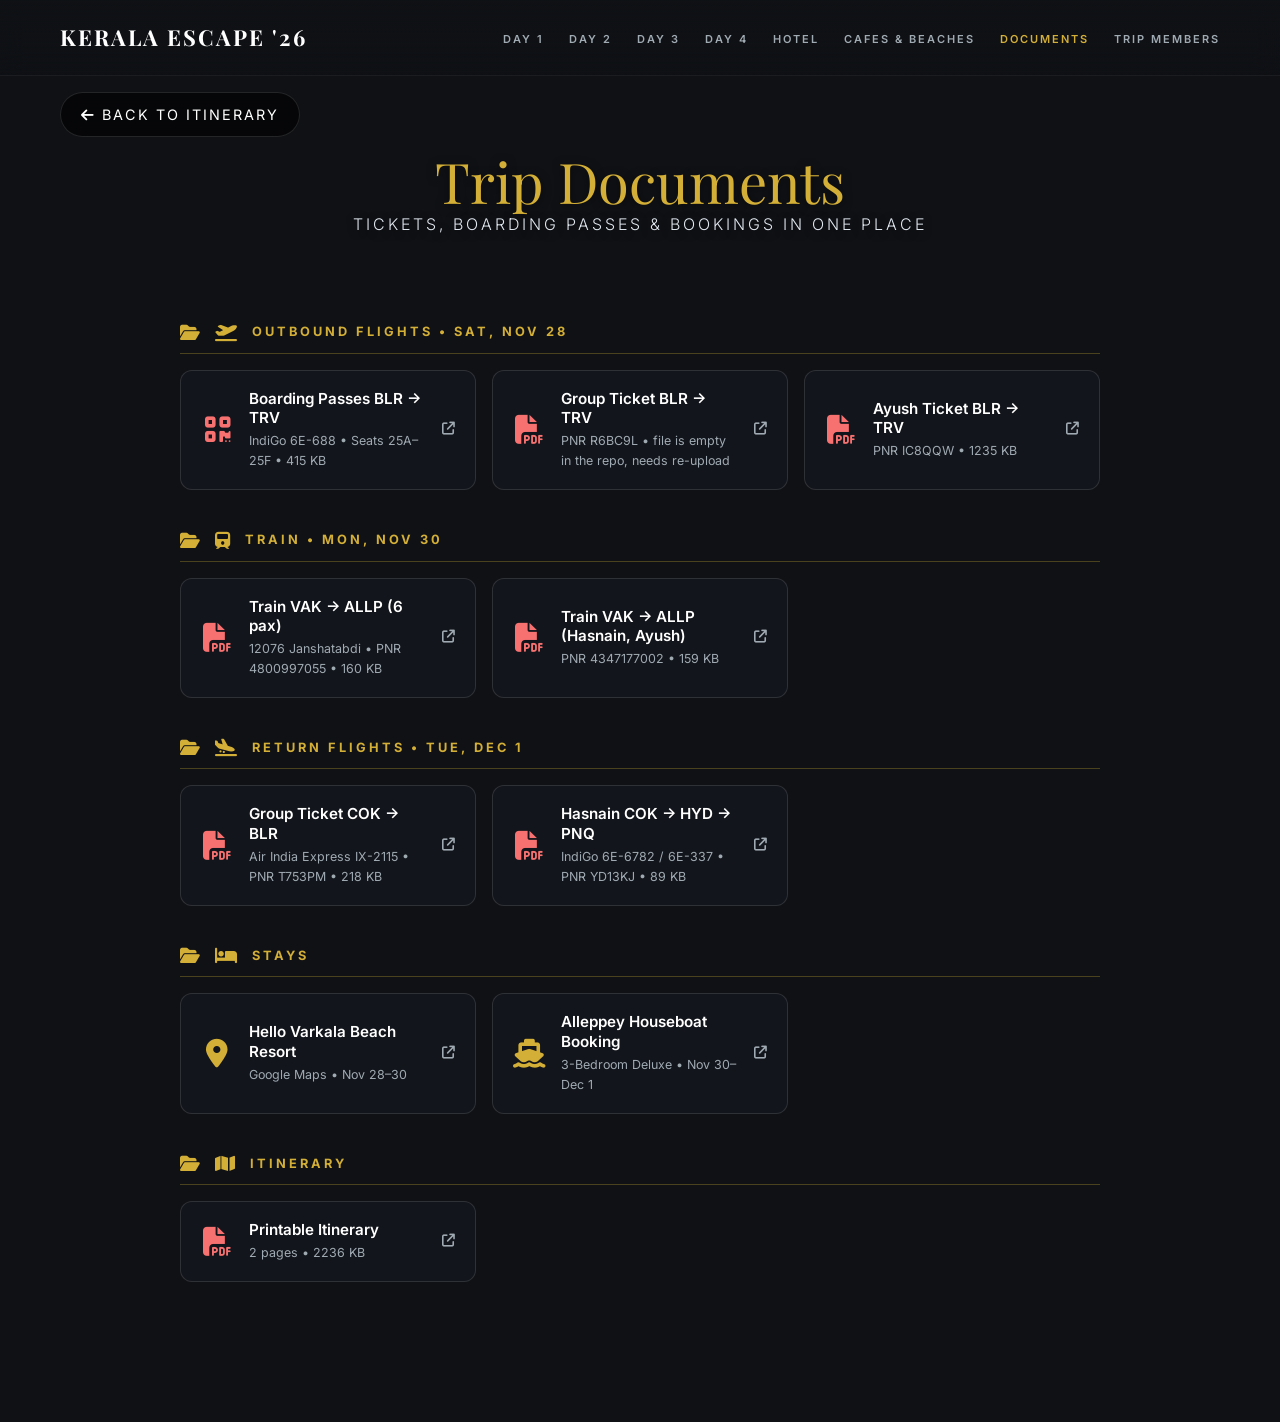
==== documents.html @ 7d450f9c "Add boarding passes, documents page, and WebP image optimisation - Boarding passes PDF (6E-688, seat" ====
<!DOCTYPE html>
<html lang="en">
<head>
    <meta charset="UTF-8">
    <meta name="viewport" content="width=device-width, initial-scale=1.0">
    <title>Trip Documents | Kerala Escape</title>
    <link href="https://fonts.googleapis.com/css2?family=Playfair+Display:ital,wght@0,400;0,700;1,400&family=Inter:wght@300;400;500;600;700&display=swap" rel="stylesheet">
    <link rel="stylesheet" href="https://cdnjs.cloudflare.com/ajax/libs/font-awesome/6.4.0/css/all.min.css">
    <link rel="stylesheet" href="styles.css">
</head>
<body>
    <nav class="navbar">
        <div class="logo">Kerala Escape '26</div>
        <ul class="nav-links">
            <li><a href="index.html#day1">Day 1</a></li>
            <li><a href="index.html#day2">Day 2</a></li>
            <li><a href="index.html#day3">Day 3</a></li>
            <li><a href="index.html#day4">Day 4</a></li>
            <li><a href="varkala-stays.html">Hotel</a></li>
            <li><a href="varkala-cafes.html">Cafes & Beaches</a></li>
            <li><a href="documents.html" style="color: var(--accent);">Documents</a></li>
            <li><a href="members.html">Trip Members</a></li>
        </ul>
    </nav>
    <a href="index.html" class="back-nav"><i class="fa-solid fa-arrow-left"></i> Back to Itinerary</a>

    <div class="subpage-header">
        <h2>Trip Documents</h2>
        <p class="subtitle">Tickets, boarding passes &amp; bookings in one place</p>
    </div>

    <div class="docs-wrap">
        <section class="docs-folder">
            <div class="docs-folder-title"><i class="fa-solid fa-folder-open"></i><i class="fa-solid fa-plane-departure"></i> Outbound Flights &bull; Sat, Nov 28</div>
            <div class="docs-grid">
                <a class="doc-tile" href="assets/tickets/boarding_passes_blr_trv.pdf" target="_blank">
                    <i class="fa-solid fa-qrcode doc-icon "></i>
                    <div><div class="doc-name">Boarding Passes BLR &rarr; TRV</div><div class="doc-meta">IndiGo 6E-688 &bull; Seats 25A&ndash;25F &bull; 415 KB</div></div>
                    <i class="fa-solid fa-arrow-up-right-from-square"></i>
                </a>
                <a class="doc-tile" href="assets/tickets/group_blr_trv.pdf" target="_blank">
                    <i class="fa-solid fa-file-pdf doc-icon "></i>
                    <div><div class="doc-name">Group Ticket BLR &rarr; TRV</div><div class="doc-meta">PNR R6BC9L &bull; file is empty in the repo, needs re-upload</div></div>
                    <i class="fa-solid fa-arrow-up-right-from-square"></i>
                </a>
                <a class="doc-tile" href="assets/tickets/ayush_blr_trv.pdf" target="_blank">
                    <i class="fa-solid fa-file-pdf doc-icon "></i>
                    <div><div class="doc-name">Ayush Ticket BLR &rarr; TRV</div><div class="doc-meta">PNR IC8QQW &bull; 1235 KB</div></div>
                    <i class="fa-solid fa-arrow-up-right-from-square"></i>
                </a>
            </div>
        </section>
        <section class="docs-folder">
            <div class="docs-folder-title"><i class="fa-solid fa-folder-open"></i><i class="fa-solid fa-train"></i> Train &bull; Mon, Nov 30</div>
            <div class="docs-grid">
                <a class="doc-tile" href="assets/tickets/train1_vak_allp.pdf" target="_blank">
                    <i class="fa-solid fa-file-pdf doc-icon "></i>
                    <div><div class="doc-name">Train VAK &rarr; ALLP (6 pax)</div><div class="doc-meta">12076 Janshatabdi &bull; PNR 4800997055 &bull; 160 KB</div></div>
                    <i class="fa-solid fa-arrow-up-right-from-square"></i>
                </a>
                <a class="doc-tile" href="assets/tickets/train2_vak_allp.pdf" target="_blank">
                    <i class="fa-solid fa-file-pdf doc-icon "></i>
                    <div><div class="doc-name">Train VAK &rarr; ALLP (Hasnain, Ayush)</div><div class="doc-meta">PNR 4347177002 &bull; 159 KB</div></div>
                    <i class="fa-solid fa-arrow-up-right-from-square"></i>
                </a>
            </div>
        </section>
        <section class="docs-folder">
            <div class="docs-folder-title"><i class="fa-solid fa-folder-open"></i><i class="fa-solid fa-plane-arrival"></i> Return Flights &bull; Tue, Dec 1</div>
            <div class="docs-grid">
                <a class="doc-tile" href="assets/tickets/group_cok_blr.pdf" target="_blank">
                    <i class="fa-solid fa-file-pdf doc-icon "></i>
                    <div><div class="doc-name">Group Ticket COK &rarr; BLR</div><div class="doc-meta">Air India Express IX-2115 &bull; PNR T753PM &bull; 218 KB</div></div>
                    <i class="fa-solid fa-arrow-up-right-from-square"></i>
                </a>
                <a class="doc-tile" href="assets/tickets/hasnain_cok_pnq.pdf" target="_blank">
                    <i class="fa-solid fa-file-pdf doc-icon "></i>
                    <div><div class="doc-name">Hasnain COK &rarr; HYD &rarr; PNQ</div><div class="doc-meta">IndiGo 6E-6782 / 6E-337 &bull; PNR YD13KJ &bull; 89 KB</div></div>
                    <i class="fa-solid fa-arrow-up-right-from-square"></i>
                </a>
            </div>
        </section>
        <section class="docs-folder">
            <div class="docs-folder-title"><i class="fa-solid fa-folder-open"></i><i class="fa-solid fa-bed"></i> Stays</div>
            <div class="docs-grid">
                <a class="doc-tile" href="https://maps.app.goo.gl/pweppPYLYYF9hwog7" target="_blank">
                    <i class="fa-solid fa-location-dot doc-icon link"></i>
                    <div><div class="doc-name">Hello Varkala Beach Resort</div><div class="doc-meta">Google Maps &bull; Nov 28&ndash;30</div></div>
                    <i class="fa-solid fa-arrow-up-right-from-square"></i>
                </a>
                <a class="doc-tile" href="https://www.bookyourhouseboat.com/houseboat/byh0164?id=kUaCJcf07nqQ01DT95oh&amp;itinerary=4kWt479114ZBFLHBnTT7&amp;menu=p4oKsolOKmvQqdy7Q062&amp;guests=8&amp;bedrooms=3&amp;extraBeds=0&amp;cruiseType=Day+%26+Night&amp;category=Deluxe&amp;price=21000&amp;agent=917907589772" target="_blank">
                    <i class="fa-solid fa-ship doc-icon link"></i>
                    <div><div class="doc-name">Alleppey Houseboat Booking</div><div class="doc-meta">3-Bedroom Deluxe &bull; Nov 30&ndash;Dec 1</div></div>
                    <i class="fa-solid fa-arrow-up-right-from-square"></i>
                </a>
            </div>
        </section>
        <section class="docs-folder">
            <div class="docs-folder-title"><i class="fa-solid fa-folder-open"></i><i class="fa-solid fa-map"></i> Itinerary</div>
            <div class="docs-grid">
                <a class="doc-tile" href="assets/docs/kerala_itinerary.pdf" target="_blank">
                    <i class="fa-solid fa-file-pdf doc-icon "></i>
                    <div><div class="doc-name">Printable Itinerary</div><div class="doc-meta">2 pages &bull; 2236 KB</div></div>
                    <i class="fa-solid fa-arrow-up-right-from-square"></i>
                </a>
            </div>
        </section>
    </div>
</body>
</html>
---- styles.css ----
:root {
    --bg-dark: #0f1115;
    --card-bg: rgba(20, 24, 30, 0.5);
    --card-hover: rgba(30, 36, 45, 0.7);
    --text-primary: #ffffff;
    --text-secondary: #a0aab2;
    --accent: #d4af37;
    --accent-hover: #f1c40f;
    --border-color: rgba(255, 255, 255, 0.12);
    --glass-blur: 12px;
}

* { margin: 0; padding: 0; box-sizing: border-box; }

body {
    font-family: 'Inter', sans-serif;
    background-color: var(--bg-dark);
    color: var(--text-primary);
    overflow-x: hidden;
    line-height: 1.6;
}

/* Typography */
.elegant-title {
    font-family: 'Playfair Display', serif;
    font-size: 4.5rem;
    font-weight: 700;
    letter-spacing: 2px;
    margin-bottom: 10px;
    text-shadow: 0 8px 25px rgba(0,0,0,0.8);
}

h2 {
    font-family: 'Playfair Display', serif;
    font-size: 3.5rem;
    font-weight: 400;
    color: var(--accent);
    line-height: 1.1;
    text-shadow: 0 2px 10px rgba(0,0,0,0.5);
}

h3 {
    font-size: 1.2rem;
    font-weight: 300;
    letter-spacing: 3px;
    text-transform: uppercase;
    color: var(--text-secondary);
    margin-bottom: 30px;
}

/* Navbar */
.navbar {
    position: fixed;
    top: 0;
    width: 100%;
    display: flex;
    justify-content: space-between;
    align-items: center;
    padding: 20px 60px;
    background: linear-gradient(to bottom, rgba(15,17,21,0.95), rgba(15,17,21,0));
    z-index: 1000;
    border-bottom: 1px solid rgba(255, 255, 255, 0.05);
    backdrop-filter: blur(12px);
    transition: all 0.3s ease;
}

.logo {
    font-family: 'Playfair Display', serif;
    font-size: 22px;
    font-weight: 700;
    color: var(--text-primary);
    text-transform: uppercase;
    letter-spacing: 2px;
}

.nav-links {
    list-style: none;
    display: flex;
    gap: 25px;
}

.nav-links a {
    text-decoration: none;
    color: var(--text-secondary);
    font-size: 11px;
    font-weight: 600;
    text-transform: uppercase;
    letter-spacing: 2px;
    transition: color 0.3s ease, transform 0.3s ease;
    display: inline-block;
}

.nav-links a:hover { 
    color: var(--accent); 
    transform: translateY(-2px);
}

/* Hero Section */
.hero-section {
    height: 100vh;
    height: 100svh;
    position: relative;
    display: flex;
    align-items: center;
    justify-content: center;
    text-align: center;
}

.parallax {
    background-attachment: fixed;
    background-position: center;
    background-repeat: no-repeat;
    background-size: cover;
}

.overlay {
    position: absolute;
    top: 0; left: 0; right: 0; bottom: 0;
    background: rgba(0, 0, 0, 0.4);
    z-index: 1;
}

.gradient-overlay {
    background: linear-gradient(to bottom, rgba(15,17,21,0.1) 0%, rgba(15,17,21,1) 100%);
}

.hero-content { 
    position: relative; 
    z-index: 2; 
    padding: 0 20px; 
    animation: fadeInUp 1s ease-out;
}

@keyframes fadeInUp {
    from { opacity: 0; transform: translateY(30px); }
    to { opacity: 1; transform: translateY(0); }
}

.subtitle {
    font-size: 1rem;
    font-weight: 300;
    letter-spacing: 3px;
    text-transform: uppercase;
    color: #e2e8f0;
    margin-bottom: 35px;
    text-shadow: 0 2px 8px rgba(0,0,0,0.5);
}

.explore-btn {
    display: inline-block;
    padding: 14px 35px;
    border: 1px solid var(--accent);
    color: var(--accent);
    text-decoration: none;
    font-size: 11px;
    font-weight: 600;
    letter-spacing: 2px;
    text-transform: uppercase;
    transition: all 0.4s cubic-bezier(0.165, 0.84, 0.44, 1);
    border-radius: 4px;
    position: relative;
    overflow: hidden;
}

.explore-btn:hover { 
    background: var(--accent); 
    color: var(--bg-dark); 
    box-shadow: 0 0 20px rgba(212, 175, 55, 0.4);
    transform: scale(1.05);
}

/* Master Timeline Wrapper */
.master-timeline-wrapper {
    position: relative;
    width: 100%;
}

/* Day Sections */
.day-section {
    position: relative;
    min-height: 100vh;
    display: flex;
    align-items: center;
    overflow: hidden;
}

.day-section .overlay {
    background: linear-gradient(to right, rgba(15,17,21,0.95) 0%, rgba(15,17,21,0.7) 100%);
}

.content-wrapper {
    position: relative;
    z-index: 6;
    width: 100%;
    max-width: 1400px;
    margin: 0 auto;
    padding: 120px 60px;
    display: flex;
    flex-direction: column;
}

@media (min-width: 1024px) {
    .content-wrapper {
        flex-direction: row;
        align-items: flex-start;
        gap: 60px;
    }
    .day-header {
        position: sticky;
        top: 150px;
        flex: 0 0 300px;
    }
    .itinerary-grid { flex: 1; }
}

/* New Perfectly Aligned Segmented Timeline */
.itinerary-grid {
    display: flex;
    flex-direction: column;
    gap: 25px;
    width: 100%;
    position: relative;
    padding-left: 55px; /* Creates explicit space for the line on the left of cards */
}

@media(min-width: 1024px) {
    .itinerary-grid::before {
        content: '';
        position: absolute;
        top: 20px; 
        bottom: 20px;
        left: 15px; /* Position line exactly inside the 55px padding */
        width: 2px;
        background: linear-gradient(to bottom, transparent, var(--accent) 10%, var(--accent) 90%, transparent);
        opacity: 0.6;
    }
}

.info-card {
    background: var(--card-bg);
    background-size: cover;
    background-position: center;
    background-blend-mode: overlay;
    
    /* Reduced overlay by 20% for brighter images (0.85 -> 0.65) */
    box-shadow: inset 0 0 0 2000px rgba(15, 17, 21, 0.65), 0 10px 30px rgba(0,0,0,0.2);
    border: 1px solid var(--border-color);
    border-radius: 16px;
    padding: 30px;
    transition: all 0.4s cubic-bezier(0.175, 0.885, 0.32, 1.275);
    display: flex;
    flex-direction: column;
    position: relative;
}

/* Added text shadows for readability since background is now brighter */
.info-card h4, .info-card p, .time, .detail-row, .pros-cons li, .card-icon {
    text-shadow: 0 2px 6px rgba(0,0,0,0.9);
}

@keyframes pulse {
    0% { box-shadow: 0 0 0 0 rgba(212, 175, 55, 0.6); }
    70% { box-shadow: 0 0 0 10px rgba(212, 175, 55, 0); }
    100% { box-shadow: 0 0 0 0 rgba(212, 175, 55, 0); }
}

.timeline-dot-indicator {
    position: absolute;
    /* Mathematically perfect alignment */
    left: -46px; 
    top: 36px;
    width: 14px;
    height: 14px;
    background: var(--accent);
    border-radius: 50%;
    box-shadow: 0 0 10px var(--accent);
    z-index: 10;
    animation: pulse 2s infinite;
}

@media(max-width: 1024px) {
    .itinerary-grid { padding-left: 0; }
    .timeline-dot-indicator { display: none; }
}

.info-card.expandable { cursor: pointer; }

/* Taller cards when expanded */
.info-card.active {
    padding-bottom: 70px;
}

.info-card:hover {
    border-color: rgba(212, 175, 55, 0.5);
    transform: translateX(10px) translateY(-2px);
    /* Further reduced overlay on hover to reveal the image clearly (0.45) */
    box-shadow: inset 0 0 0 2000px rgba(15, 17, 21, 0.45), 0 15px 40px rgba(0,0,0,0.5);
}

.card-summary {
    display: flex;
    flex-direction: column;
    margin-left: 55px;
    position: relative;
    z-index: 2;
}

.card-icon {
    position: absolute;
    font-size: 1.6rem;
    color: var(--accent);
    margin-top: 2px;
    transition: transform 0.3s ease;
    z-index: 2;
}

.info-card:hover .card-icon {
    transform: scale(1.1);
}

.time {
    font-size: 0.75rem;
    font-weight: 700;
    color: var(--accent);
    letter-spacing: 1.5px;
    margin-bottom: 6px;
    text-transform: uppercase;
}

.info-card h4 {
    font-size: 1.35rem;
    font-weight: 600;
    margin-bottom: 6px;
    color: #fff;
    letter-spacing: 0.5px;
}

.info-card p {
    font-size: 0.95rem;
    color: #e2e8f0;
    line-height: 1.5;
}

/* Card Details (Accordion) */
.card-details {
    max-height: 0;
    overflow: hidden;
    opacity: 0;
    margin-left: 55px;
    transition: max-height 0.5s ease-in-out, opacity 0.5s ease-in-out, margin-top 0.4s ease;
    z-index: 2;
    position: relative;
}

.info-card.active .card-details {
    max-height: 1600px;
    opacity: 1;
    margin-top: 20px;
    border-top: 1px solid rgba(255,255,255,0.2);
    padding-top: 20px;
}

.detail-row {
    margin-bottom: 14px;
    font-size: 0.95rem;
    color: #f1f5f9;
    line-height: 1.6;
}

.ticket-links {
    display: flex;
    gap: 12px;
    flex-wrap: wrap;
    margin-top: 15px;
}

.ticket-btn, .external-link-btn {
    display: inline-flex;
    align-items: center;
    gap: 8px;
    padding: 8px 16px;
    background: rgba(15, 17, 21, 0.6);
    border: 1px solid rgba(212, 175, 55, 0.4);
    border-radius: 8px;
    color: var(--accent);
    text-decoration: none;
    font-size: 0.85rem;
    font-weight: 500;
    transition: all 0.3s ease;
}

.ticket-btn:hover, .external-link-btn:hover {
    background: var(--accent);
    color: var(--bg-dark);
    transform: translateY(-2px);
    box-shadow: 0 4px 12px rgba(212, 175, 55, 0.4);
}

.pros-cons { list-style: none; }
.pros-cons li { font-size: 0.95rem; margin-bottom: 10px; display: flex; align-items: flex-start; gap: 12px; color: #f1f5f9; }
.text-success { color: #4ade80; margin-top: 4px;}
.text-danger { color: #f87171; margin-top: 4px;}

/* Link Cards */
.link-card { padding: 0; }
.full-link { display: flex; padding: 30px; text-decoration: none; color: inherit; position: relative; width: 100%; align-items: center; z-index: 2; }
.arrow-icon { position: absolute; right: 30px; top: 50%; transform: translateY(-50%); font-size: 1.2rem; color: #fff; transition: all 0.3s ease; }
.link-card:hover .arrow-icon { transform: translate(10px, -50%); color: var(--accent); }

/* Subpages General */
.subpage-header { padding: 150px 60px 50px; text-align: center; animation: fadeIn 1s ease; }
.back-nav { position: fixed; top: 92px; left: 60px; color: var(--text-primary); text-decoration: none; font-size: 0.9rem; text-transform: uppercase; letter-spacing: 2px; z-index: 1000; background: rgba(0,0,0,0.6); padding: 10px 20px; border-radius: 30px; border: 1px solid var(--border-color); transition: all 0.3s ease; backdrop-filter: blur(10px); }
.back-nav:hover { color: var(--bg-dark); background: var(--accent); border-color: var(--accent); transform: translateX(-5px); }

/* Members Page Creative Grid */
.members-grid {
    display: grid; 
    grid-template-columns: repeat(auto-fit, minmax(280px, 1fr)); 
    gap: 40px; 
    padding: 0 60px 100px; 
    max-width: 1400px; 
    margin: 0 auto;
}

.member-card {
    background: linear-gradient(145deg, rgba(30, 36, 45, 0.6), rgba(20, 24, 30, 0.4));
    border: 1px solid rgba(255, 255, 255, 0.08);
    border-radius: 24px;
    padding: 40px 20px;
    text-align: center;
    backdrop-filter: blur(16px);
    transition: all 0.5s cubic-bezier(0.175, 0.885, 0.32, 1.275);
    box-shadow: 0 15px 35px rgba(0,0,0,0.2);
    position: relative;
    overflow: hidden;
}

.member-card:hover {
    transform: translateY(-12px);
    border-color: rgba(212, 175, 55, 0.5);
    box-shadow: 0 20px 45px rgba(212, 175, 55, 0.15);
}

.member-img-wrapper {
    width: 150px; 
    height: 150px; 
    margin: 0 auto 25px; 
    border-radius: 50%;
    padding: 4px; 
    background: linear-gradient(45deg, transparent, var(--accent), transparent);
    transition: all 0.6s ease;
}

.member-card:hover .member-img-wrapper {
    transform: rotate(180deg);
}

.member-img {
    width: 100%; 
    height: 100%; 
    border-radius: 50%; 
    object-fit: cover;
    transition: all 0.6s ease; 
    filter: grayscale(40%);
}

.member-card:hover .member-img {
    transform: rotate(-180deg) scale(1.05); 
    filter: grayscale(0%);
}

.member-name { 
    font-family: 'Playfair Display', serif; 
    font-size: 1.8rem; 
    color: #fff; 
    margin-bottom: 8px; 
    transition: color 0.3s ease; 
}

.member-card:hover .member-name { 
    color: var(--accent); 
}

.member-role { 
    font-size: 0.85rem; 
    color: var(--text-secondary); 
    text-transform: uppercase; 
    letter-spacing: 3px; 
    font-weight: 600;
}

.member-quote {
    font-size: 0.95rem; 
    font-style: italic; 
    color: #e2e8f0;
    opacity: 0; 
    transform: translateY(15px); 
    transition: all 0.4s ease;
    margin-top: 20px;
    height: 0; /* Keeps layout tight until hover */
}

.member-card:hover .member-quote {
    opacity: 1; 
    transform: translateY(0);
    height: auto;
}

/* Footer */
.footer {
    padding: 40px;
    text-align: center;
    background: var(--bg-dark);
    border-top: 1px solid var(--border-color);
    color: var(--text-secondary);
    font-size: 0.85rem;
    letter-spacing: 1px;
}
@keyframes fadeIn { from { opacity: 0; } to { opacity: 1; } }

/* ============================================================
   Memory envelopes & polaroids
   ============================================================ */
.hero-hint {
    margin-top: 22px;
    font-size: 0.8rem;
    letter-spacing: 1.5px;
    color: #e2e8f0;
    opacity: 0.85;
    text-shadow: 0 2px 8px rgba(0,0,0,0.6);
}

.day-header-link { margin-top: -10px; }

.memory-envelope {
    position: relative;
    margin-top: 8px;
    padding-top: 4px;
}

.envelope-label {
    text-align: center;
    font-size: 0.7rem;
    font-weight: 700;
    letter-spacing: 3px;
    text-transform: uppercase;
    color: var(--accent);
    margin-bottom: 54px;
    text-shadow: 0 2px 6px rgba(0,0,0,0.9);
}

.envelope {
    position: relative;
    width: 100%;
    max-width: 460px;
    height: 56px;
    margin: 0 auto;
    perspective: 700px;
    z-index: 4;
}

.envelope-back {
    position: absolute;
    inset: 0;
    background: linear-gradient(180deg, #e3d2ac, #d4bf92);
    border-radius: 6px;
    box-shadow: 0 6px 18px rgba(0,0,0,0.45), inset 0 -2px 0 rgba(0,0,0,0.08);
}

.envelope-back::after {
    /* diagonal fold lines of the envelope front */
    content: '';
    position: absolute;
    inset: 0;
    border-radius: 6px;
    background:
        linear-gradient(to top right, transparent calc(50% - 1px), rgba(120,90,40,0.25) 50%, transparent calc(50% + 1px)) left / 50% 100% no-repeat,
        linear-gradient(to top left, transparent calc(50% - 1px), rgba(120,90,40,0.25) 50%, transparent calc(50% + 1px)) right / 50% 100% no-repeat;
}

.envelope-flap {
    position: absolute;
    top: 0; left: 0; right: 0;
    height: 46px;
    background: linear-gradient(180deg, #cbb382, #bfa673);
    clip-path: polygon(0 0, 100% 0, 50% 100%);
    transform-origin: top center;
    transform: rotateX(0deg);
    transition: transform 0.55s cubic-bezier(0.4, 0, 0.2, 1) 0.1s;
    z-index: 5;
}

.info-card.active .envelope-flap { transform: rotateX(180deg); }

.polaroids {
    position: relative;
    z-index: 3;
    display: flex;
    justify-content: center;
    gap: 22px;
    margin-top: -18px;
    padding: 0 6px 34px;
}

.polaroid {
    width: min(46%, 220px);
    background: #fbfaf5;
    padding: 10px 10px 0;
    border-radius: 2px;
    box-shadow: 0 12px 28px rgba(0,0,0,0.55), 0 2px 4px rgba(0,0,0,0.3);
    opacity: 0;
    transform: translateY(-80px) scale(0.55) rotate(0deg);
    cursor: zoom-in;
}

.polaroid.empty { cursor: default; }

.info-card.active .polaroid {
    animation: polaroidDrop 0.95s cubic-bezier(0.22, 1.2, 0.36, 1) var(--delay) forwards;
}

@keyframes polaroidDrop {
    0%   { opacity: 0; transform: translateY(-80px) scale(0.55) rotate(0deg); }
    35%  { opacity: 1; }
    100% { opacity: 1; transform: translateY(26px) scale(1) rotate(var(--tilt)); }
}

.polaroid-photo {
    position: relative;
    aspect-ratio: 1 / 1;
    background: #1f2328;
    overflow: hidden;
}

.polaroid-photo img {
    width: 100%;
    height: 100%;
    object-fit: cover;
    display: block;
    filter: saturate(1.05) contrast(1.03);
}

.polaroid.empty img { display: none; }

.polaroid-placeholder {
    position: absolute;
    inset: 0;
    display: flex;
    flex-direction: column;
    align-items: center;
    justify-content: center;
    gap: 8px;
    color: #8b96a3;
    font-size: 0.72rem;
    letter-spacing: 1px;
    text-align: center;
    padding: 8px;
    border: 1px dashed rgba(255,255,255,0.15);
}

.polaroid-placeholder i { font-size: 1.6rem; color: var(--accent); opacity: 0.7; }
.polaroid:not(.empty) .polaroid-placeholder { display: none; }

.polaroid figcaption {
    font-family: 'Caveat', cursive;
    font-size: 1.15rem;
    color: #1f2937;
    text-align: center;
    padding: 6px 2px 10px;
    line-height: 1.1;
    white-space: nowrap;
    overflow: hidden;
    text-overflow: ellipsis;
    text-shadow: none;
}

/* Lightbox */
.lightbox {
    position: fixed;
    inset: 0;
    z-index: 3000;
    background: rgba(5, 6, 8, 0.88);
    display: none;
    align-items: center;
    justify-content: center;
    padding: 20px;
    cursor: zoom-out;
    backdrop-filter: blur(6px);
}

.lightbox.open { display: flex; animation: fadeIn 0.3s ease; }

.lightbox-polaroid {
    background: #fbfaf5;
    padding: 14px 14px 0;
    box-shadow: 0 25px 60px rgba(0,0,0,0.7);
    transform: rotate(-1.5deg);
    max-width: 92vw;
}

.lightbox-polaroid img {
    display: block;
    max-width: 86vw;
    max-height: 74vh;
    object-fit: contain;
}

.lightbox-polaroid figcaption {
    font-family: 'Caveat', cursive;
    font-size: 1.7rem;
    color: #1f2937;
    text-align: center;
    padding: 10px 6px 16px;
}

@media (prefers-reduced-motion: reduce) {
    .info-card.active .polaroid { animation: none; opacity: 1; transform: translateY(26px) rotate(var(--tilt)); }
    .envelope-flap { transition: none; }
}

/* ============================================================
   Mobile
   ============================================================ */
@media (max-width: 1024px) {
    .parallax { background-attachment: scroll; }
}

@media (max-width: 768px) {
    .navbar {
        flex-direction: column;
        align-items: flex-start;
        gap: 8px;
        padding: 12px 16px;
    }
    .logo { font-size: 16px; }
    .nav-links {
        gap: 18px;
        max-width: 100%;
        overflow-x: auto;
        white-space: nowrap;
        padding-bottom: 4px;
        scrollbar-width: none;
    }
    .nav-links::-webkit-scrollbar { display: none; }
    .elegant-title { font-size: 2.6rem; }
    h2 { font-size: 2.6rem; }
    h3 { font-size: 0.9rem; letter-spacing: 2px; }
    .content-wrapper { padding: 120px 16px 60px; }
    .info-card { padding: 22px 18px; }
    .info-card:hover { transform: none; }
    .card-summary { margin-left: 44px; }
    .card-details { margin-left: 0; }
    .info-card h4 { font-size: 1.15rem; }
    .polaroids { gap: 12px; }
    .polaroid { padding: 7px 7px 0; }
    .polaroid figcaption { font-size: 1rem; }
    .back-nav { top: auto; bottom: 16px; left: 16px; padding: 8px 14px; font-size: 0.7rem; letter-spacing: 1.5px; box-shadow: 0 6px 18px rgba(0,0,0,0.6); }
    .docs-wrap, .members-grid, .route-container { padding-bottom: 120px; }
}

/* Hero background: landscape on desktop, portrait crop on phones */
.hero-bg { background-image: url('assets/images/beach1.webp'); }
@media (max-width: 768px) {
    .hero-bg { background-image: url('assets/images/beach1-mobile.webp'); background-position: center; }
    .hero-content { padding-top: 60px; }
    .subtitle { font-size: 0.8rem; letter-spacing: 2px; }
}

/* ============================================================
   Documents page
   ============================================================ */
.docs-wrap { max-width: 1000px; margin: 0 auto; padding: 0 40px 100px; }
.docs-folder { margin-bottom: 40px; }
.docs-folder-title {
    display: flex; align-items: center; gap: 12px;
    font-size: 0.8rem; font-weight: 700; letter-spacing: 3px; text-transform: uppercase;
    color: var(--accent); padding-bottom: 10px; margin-bottom: 16px;
    border-bottom: 1px solid rgba(212,175,55,0.3);
}
.docs-folder-title i { font-size: 1.1rem; }
.docs-grid { display: grid; grid-template-columns: repeat(auto-fill, minmax(260px, 1fr)); gap: 16px; }
.doc-tile {
    display: flex; align-items: center; gap: 16px; padding: 18px 20px;
    background: rgba(20,24,30,0.7); border: 1px solid var(--border-color); border-radius: 12px;
    color: var(--text-primary); text-decoration: none; transition: all 0.3s ease;
}
.doc-tile:hover { border-color: rgba(212,175,55,0.6); transform: translateY(-3px); background: rgba(30,36,45,0.85); }
.doc-tile .doc-icon { font-size: 1.8rem; color: #f87171; flex-shrink: 0; width: 32px; text-align: center; }
.doc-tile .doc-icon.link { color: var(--accent); }
.doc-name { font-weight: 600; font-size: 0.95rem; line-height: 1.3; }
.doc-meta { font-size: 0.78rem; color: var(--text-secondary); margin-top: 3px; }
.doc-tile .fa-arrow-up-right-from-square { margin-left: auto; color: var(--text-secondary); font-size: 0.8rem; }
@media (max-width: 768px) {
    .docs-wrap { padding: 0 16px 100px; }
    .docs-grid { grid-template-columns: 1fr; }
}
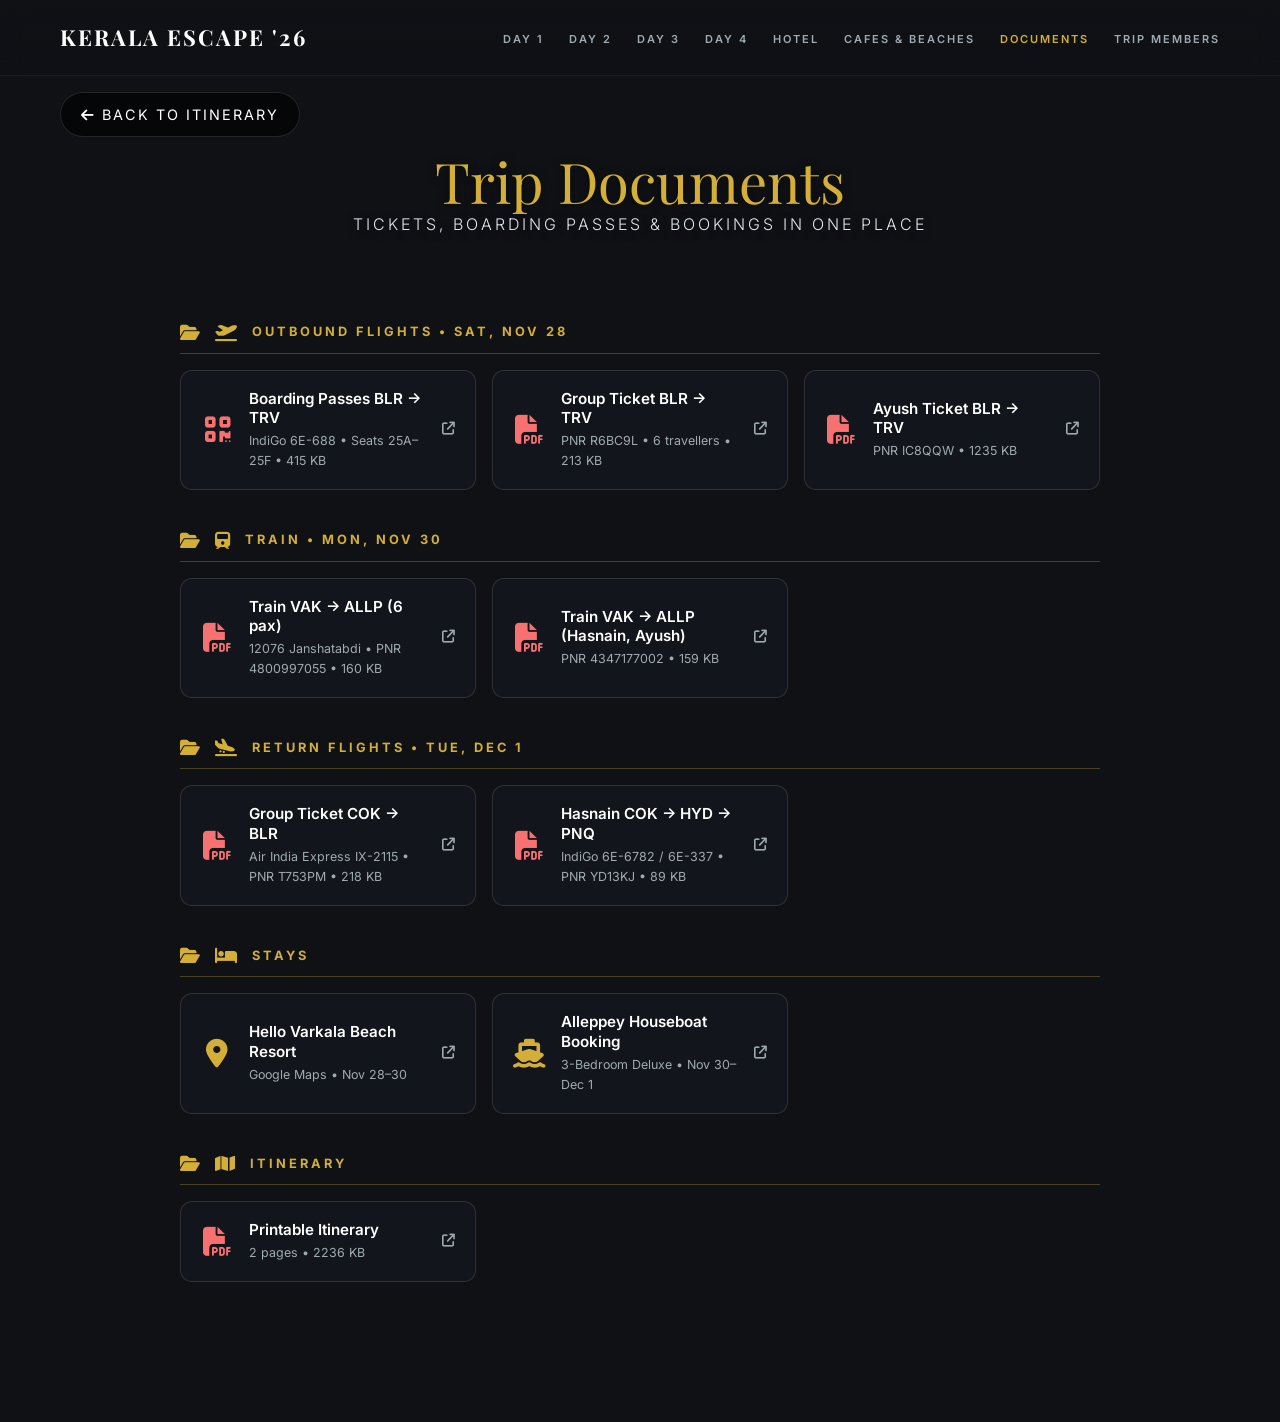
==== commit 6c64344d: "Restore the outbound group ticket (PNR R6BC9L) The previous file was empty, so the Day 1 and Documen" ====
--- a/documents.html
+++ b/documents.html
@@ -40,7 +40,7 @@
                 </a>
                 <a class="doc-tile" href="assets/tickets/group_blr_trv.pdf" target="_blank">
                     <i class="fa-solid fa-file-pdf doc-icon "></i>
-                    <div><div class="doc-name">Group Ticket BLR &rarr; TRV</div><div class="doc-meta">PNR R6BC9L &bull; file is empty in the repo, needs re-upload</div></div>
+                    <div><div class="doc-name">Group Ticket BLR &rarr; TRV</div><div class="doc-meta">PNR R6BC9L &bull; 6 travellers &bull; 213 KB</div></div>
                     <i class="fa-solid fa-arrow-up-right-from-square"></i>
                 </a>
                 <a class="doc-tile" href="assets/tickets/ayush_blr_trv.pdf" target="_blank">
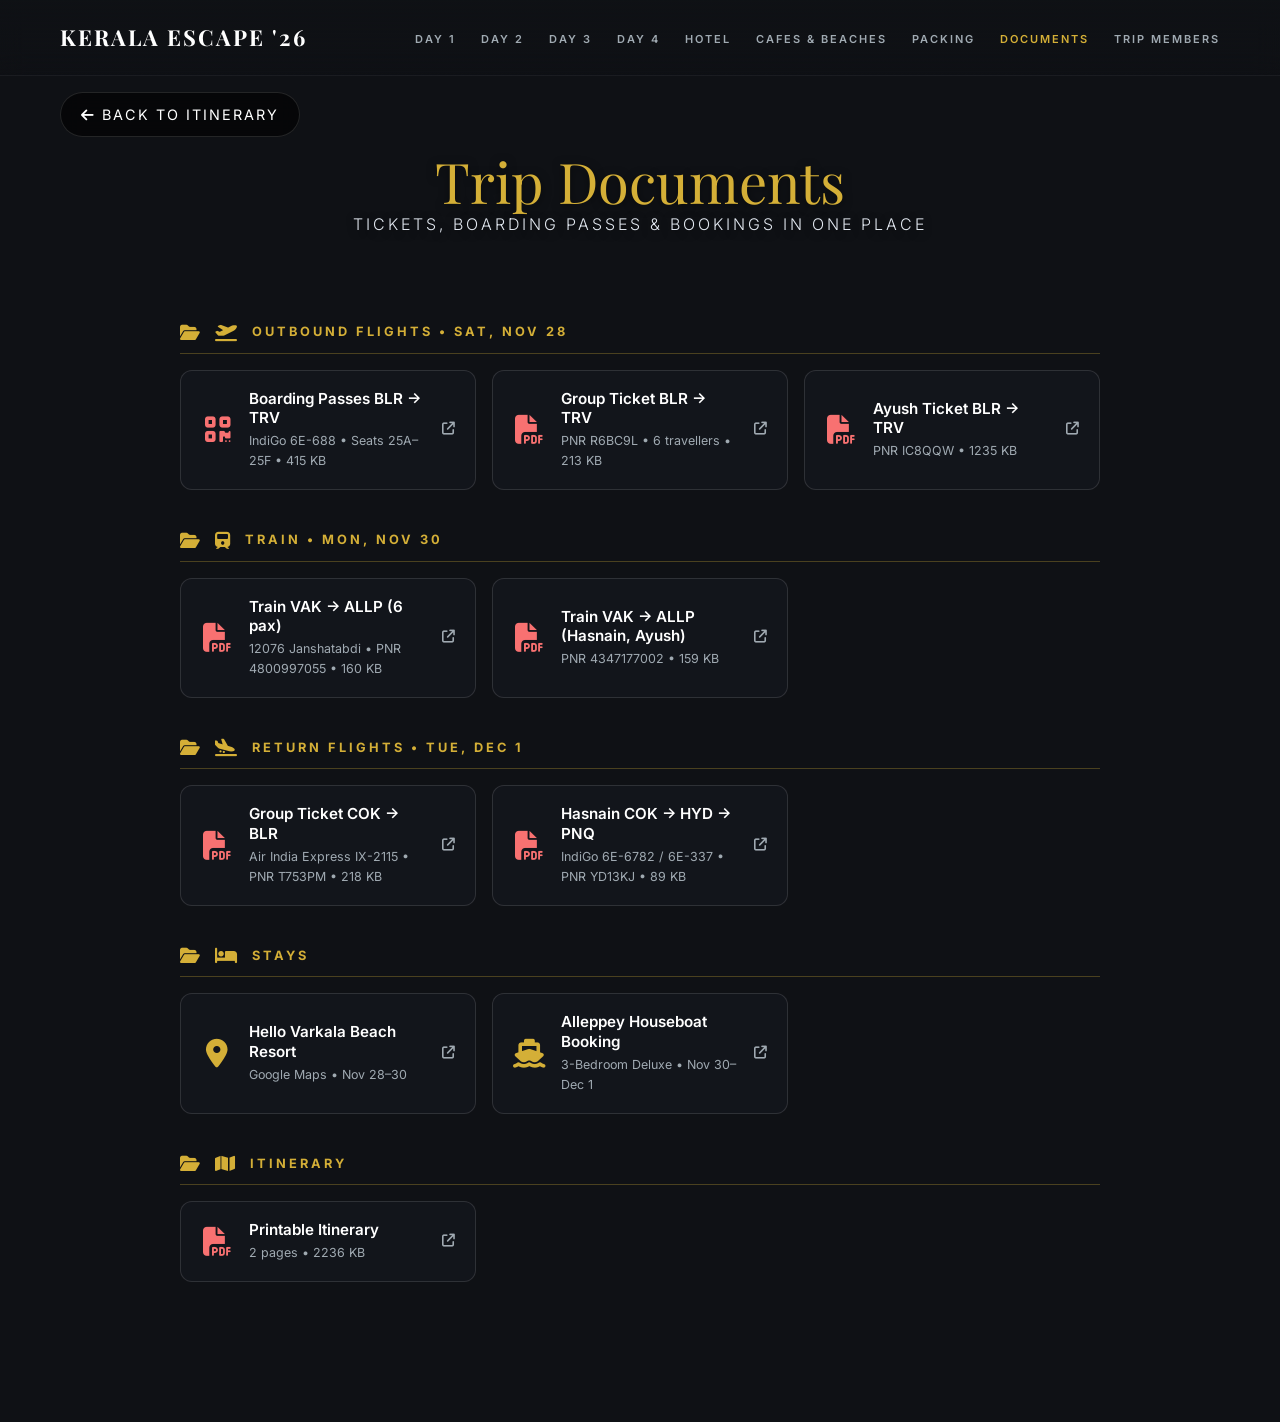
==== commit ce9dc3f3: "Add packing checklist page (women's list first) Tickable list saved per phone, with progress bar, gr" ====
--- a/documents.html
+++ b/documents.html
@@ -3,6 +3,10 @@
 <head>
     <meta charset="UTF-8">
     <meta name="viewport" content="width=device-width, initial-scale=1.0">
+    <link rel="icon" href="favicon.svg" type="image/svg+xml">
+    <link rel="icon" href="favicon-32.png" type="image/png" sizes="32x32">
+    <link rel="apple-touch-icon" href="apple-touch-icon.png">
+    <meta name="theme-color" content="#0f1115">
     <title>Trip Documents | Kerala Escape</title>
     <link href="https://fonts.googleapis.com/css2?family=Playfair+Display:ital,wght@0,400;0,700;1,400&family=Inter:wght@300;400;500;600;700&display=swap" rel="stylesheet">
     <link rel="stylesheet" href="https://cdnjs.cloudflare.com/ajax/libs/font-awesome/6.4.0/css/all.min.css">
@@ -18,6 +22,7 @@
             <li><a href="index.html#day4">Day 4</a></li>
             <li><a href="varkala-stays.html">Hotel</a></li>
             <li><a href="varkala-cafes.html">Cafes & Beaches</a></li>
+            <li><a href="packing.html">Packing</a></li>
             <li><a href="documents.html" style="color: var(--accent);">Documents</a></li>
             <li><a href="members.html">Trip Members</a></li>
         </ul>
